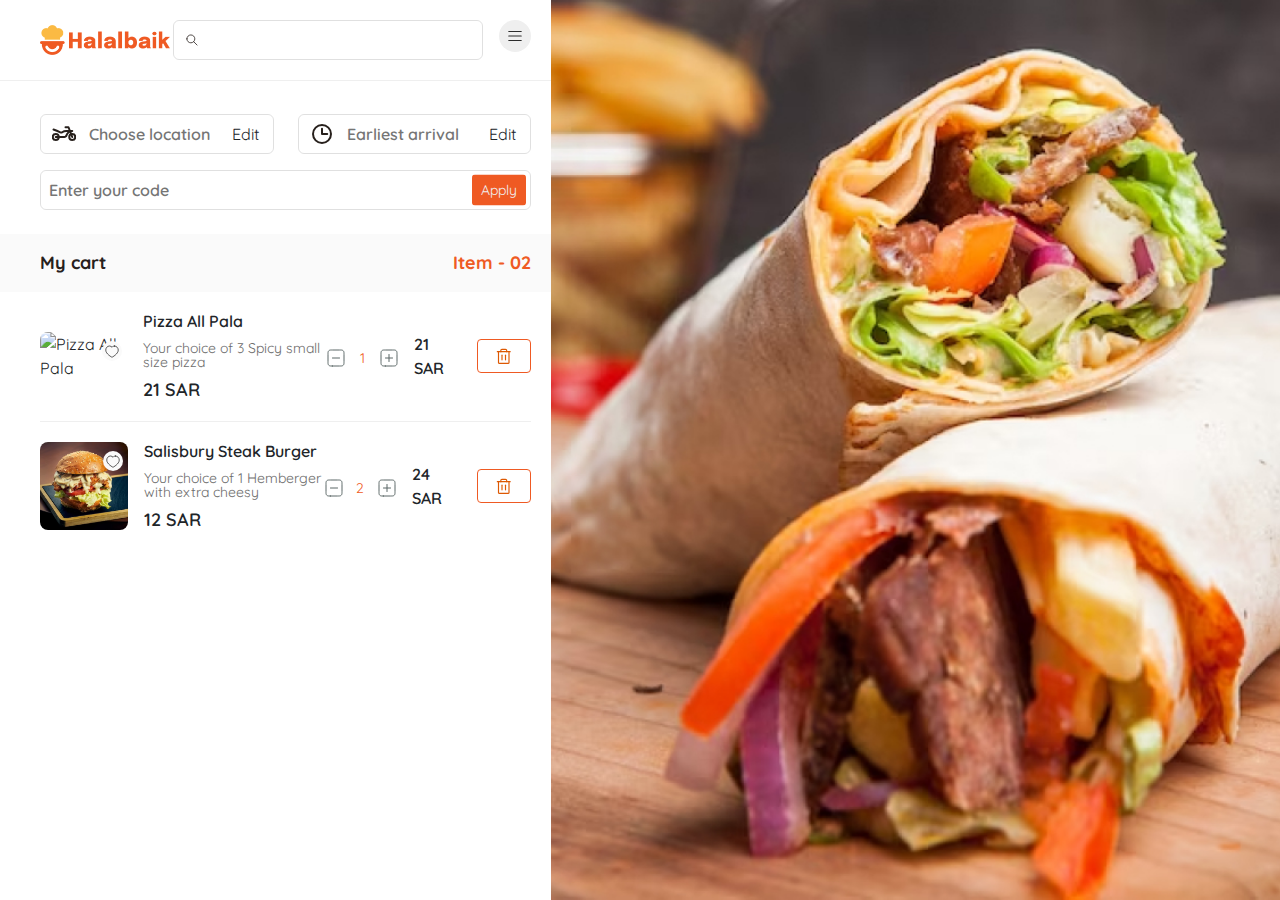
==== cart.html @ a58a1581 "Initial commit" ====
<!DOCTYPE html>
<html lang="en">
<head>
    <meta charset="UTF-8">
    <meta name="viewport" content="width=device-width, initial-scale=1.0">
    <link rel="shortcut icon" href="./assets/img/fav-icon.png" type="image/x-icon">
    <title>My Cart Items - Halalbaik</title>

    <link rel="stylesheet" href="./assets/lib/bootstrap/css/bootstrap.min.css">
    <link rel="stylesheet" href="./assets/lib/fontawesome/css/all.min.css">
    <link rel="stylesheet" href="./assets/css/style.css">

</head>
<body>
    
    <main>
        <div class="d-flex">
            <div class="col-left pe-0" >
                <div class="main-left-side-area ">
                    <header class="header bb">
                        <div class="container-min">
                            <div class="d-flex align-items-center justify-content-between">
                                <div class="logo">
                                    <a href="index.html">
                                        <img src="./assets/img/logo.png" alt="Halalbaik">
                                    </a>
                                </div>
                                <div class="search-menu d-flex">
                                    <div class="search-box">
                                        <img src="./assets/img/icons/search.svg" alt="Search Icon">
                                        <input type="text" class="input">
                                    </div>
                                    <div class="menu ps-3">
                                        <img src="./assets/img/icons/menu-button.svg" class="default-menu-image" alt="Menu Button">
                                        <img src="./assets/img/icons/menu-button-close.svg" class="active-menu-image d-none" alt="Menu Button">

                                        <div class="menus">
                                            <ul class="menu-items">
                                                <li class="mb-3 pb-3 bb">
                                                    <a href="index.html" class="text-decoration-none fw-bold color-b hover-color-a transition-ease-3s">Home</a>
                                                </li>
                                                <!-- <li class="mb-3 pb-3 bb">
                                                    <a href="./cart.html" class="text-decoration-none fw-bold color-b hover-color-a transition-ease-3s color-a-active">My Cart <span class="badge rounded-pill bg-base-1 color-a py-2 px-3 ms-3">02</span></a>
                                                </li>
                                                <li class="mb-3 pb-3 bb">
                                                    <a href="./orders.html" class="text-decoration-none fw-bold color-b hover-color-a transition-ease-3s ">My Order  <span class="badge rounded-pill bg-base-1 color-a py-2 px-3 ms-3">03</span></a>
                                                </li> -->
                                                <li class="mb-3 pb-3 bb">
                                                    <a href="./favourite.html" class="text-decoration-none fw-bold color-b hover-color-a transition-ease-3s">Favourites</a>
                                                </li>
                                                <li class="mb-3 pb-3 bb">
                                                    <a href="./about.html" class="text-decoration-none fw-bold color-b hover-color-a transition-ease-3s">About</a>
                                                </li>
                                                <li class="mb-3 pb-3 bb">
                                                    <a href="./reservation.html" class="text-decoration-none fw-bold color-b hover-color-a transition-ease-3s">Reservation</a>
                                                </li>
                                                <li class="mb-3 pb-3 bb">
                                                    <a href="contact.html" class="text-decoration-none fw-bold color-b hover-color-a transition-ease-3s">Contact</a>
                                                </li>
                                                <li class="mb-3 pb-3">
                                                    <a href="./login.html" class="text-decoration-none fw-bold color-b hover-color-a transition-ease-3s">Login</a>
                                                </li>
                                            </ul>
                                        </div>

                                    </div>
                                </div>
                            </div>
                        </div>
                    </header>

                    <section class="menu-categories-section">
                        <div class="container-min">
                            <div class="row py-4">
                                <div class="col-md-6 mb-3">
                                    <div class="position-relative has-input-icon input-edit-option">
                                        <img src="./assets/img/icons/cycle.svg" alt="Sycle Icon">
                                        <input type="text" class="input fw-semibold ps-5" placeholder="Choose location">
                                        <span class="input-right-item position-absolute text">Edit</span>
                                    </div>
                                </div>
                                <div class="col-md-6 mb-3">
                                    <div class="position-relative has-input-icon input-edit-option">
                                        <img src="./assets/img/icons/clock.svg" alt="Sycle Icon">
                                        <input type="text" class="input fw-semibold ps-5" placeholder="Earliest arrival">
                                        <span class="input-right-item position-absolute text">Edit</span>
                                    </div>
                                </div>
                                <div class="col-md-12">
                                    <div class="position-relative input-edit-option">
                                        <input type="text" class="input fw-semibold px-2 " placeholder="Enter your code">
                                        <button class="btn bg-a color-base-1 position-absolute btn-sm input-right-item">Apply</button>
                                    </div>
                                </div>
                            </div>
                        </div>
                    </section>
                    <section class="food-menu-section">
                        <div class="menu-header">
                            <div class="container-min d-flex justify-content-between align-items-center">
                                <p class="color-b">My cart</p>
                                <p class="color-a">Item - 02</p>
                            </div>
                            
                        </div>
                    </section>
                    <section class="menu-items-food">
                        <div class="container-min">
                            <div class="food-items-container">
                                
                                <div class="single-food d-flex align-items-center justify-content-between">
                                    <div class="food-left-side d-flex align-items-center">
                                        <div class="food-img">
                                            <img src="./assets/img/foods/pizza-all-pala.png" alt="Pizza All Pala">
                                            <div class="favoutite-icons-container">
                                                <img src="./assets/img/icons/heart-icon.svg" class="favourite-icon active-icon" alt="Favourite Icon">
                                                <img src="./assets/img/icons/heart-active.svg" class="favourite-icon d-none" alt="Favourite Icon">
                                            </div>
                                        </div>
                                        <div class="ms-3">
                                            <h4>Pizza All Pala</h4>
                                            <p>Your choice of 3 Spicy small size pizza</p>
                                            <h3>21 SAR</h3>
                                        </div>
                                    </div>
                                    <div class="food-action-side d-flex align-items-center">
                                        <div class="wrap-quantity-button d-flex align-items-center">
                                            <div id="sub" class="sub">
                                                <img src="./assets/img/icons/minus-icon-border.svg" alt="Minus Icon">
                                            </div>
                                            <input class="count color-a" type="text" id="0" value="1" min="0" max="100" />
                                            <div id="add" class="add">
                                                <img src="./assets/img/icons/plus-icon-border.svg" alt="Plus Icon">
                                            </div>
                                        </div>
                                        <div class="ms-3 font-18 fw-semibold">
                                            21 SAR
                                        </div>
                                        <div class="add-to-cart">
                                            <button class="cart-add button button-a d-flex align-items-center justify-content-center py-2 has-img-hover-reverse">
                                                <img src="./assets/img/icons/delete.svg" alt="Delete Icon">
                                                <img src="./assets/img/icons/delete-white.svg" class="delete-white-icon d-none" alt="Delete Icon">
                                            </button>
                                        </div>
                                    </div>
                                </div>

                                <div class="single-food d-flex align-items-center justify-content-between">
                                    <div class="food-left-side d-flex align-items-center">
                                        <div class="food-img">
                                            <img src="./assets/img/foods/salisbury-stack-burger.png" alt="salisbury-stack-burger">
                                            <div class="favoutite-icons-container">
                                                <img src="./assets/img/icons/heart-icon.svg" class="favourite-icon" alt="Favourite Icon">
                                                <img src="./assets/img/icons/heart-active.svg" class="favourite-icon active-icon d-none" alt="Favourite Icon">
                                            </div>
                                        </div>
                                        <div class="ms-3">
                                            <h4>Salisbury Steak Burger</h4>
                                            <p>Your choice of 1 Hemberger with extra cheesy</p>
                                            <h3>12 SAR</h3>
                                        </div>
                                    </div>
                                    
                                    <div class="food-action-side d-flex align-items-center">
                                        <div class="wrap-quantity-button d-flex align-items-center">
                                            <div id="sub" class="sub">
                                                <img src="./assets/img/icons/minus-icon-border.svg" alt="Minus Icon">
                                            </div>
                                            <input class="count color-a" type="text" id="0" value="2" min="0" max="100" />
                                            <div id="add" class="add">
                                                <img src="./assets/img/icons/plus-icon-border.svg" alt="Plus Icon">
                                            </div>
                                        </div>
                                        <div class="ms-3 font-18 fw-semibold">
                                            24 SAR
                                        </div>
                                        <div class="add-to-cart">
                                            <button class="cart-add button button-a d-flex align-items-center justify-content-center py-2 has-img-hover-reverse">
                                                <img src="./assets/img/icons/delete.svg" alt="Delete Icon">
                                                <img src="./assets/img/icons/delete-white.svg" class="delete-white-icon d-none" alt="Delete Icon">
                                            </button>
                                        </div>
                                    </div>
                                </div>

                            </div>
                        </div>
                    </section>

                    <section class="footer-buttons">
                        <div class="container-min">
                            <button class="button button-a-reverse full-width d-flex justify-content-between">
                                <span class="badge py-2 px-3 op-10p">2</span>
                                <span>Review Order</span>
                                <span>45 SAR</span>
                            </button>
                        </div>
                    </section>

                </div>
            </div>
            <div class="col-right">
                <div class="main-right-side-area">
                    <div class="right-area-dynamic-image"></div>
                </div>
            </div>
        </div>
    </main>

   


</body>

<script src="./assets/lib/jquery/jquery.min.js"></script>
<script src="./assets/js/app.js"></script>


</html>
---- assets/css/style.css ----
@import url('https://fonts.googleapis.com/css2?family=Quicksand:wght@300;400;500;600;700&display=swap');
*,p{
    margin: 0;
    padding: 0;
}
ul,ol{
    list-style: none;
}




/* ``````````````````````````````````````````````
Root Elements
``````````````````````````````````````````````` */
:root{
    --color-a: #EF5A23;
    --color-b: #27201C;
    --color-base-1: #efefef;
    --color-base-2: #F7F7F7;
    --color-paragraph: #5B6766;
    --color-paragraph-2: #fafafa;
}

/* Colors */

.color-a{
    color: var(--color-a);
}
.color-b{
    color: var(--color-b);
}
.color-base-1{
    color: var(--color-base-1);
}
.hover-color-a:hover , .color-a-active{
    color: var(--color-a);
}
.hover-color-b:hover , .color-b-active{
    color: var(--color-b);
}

.color-paragraph{
    color: var(--color-paragraph);
}
.color-paragraph-2{
    color: var(--color-paragraph-2);
}

/* Backgrounds */
.bg-a{
    background: var(--color-a);
}
.bg-base-1{
    background: var(--color-base-1);
}
.bg-base-2{
    background: var(--color-base-2);
}

.fw-semibold{
    font-weight: 600;
}


/* ``````````````````````````````````````````````
Reusable Componant 
``````````````````````````````````````````````` */
.spacer-top{
    content: '';
    padding-top: 80px;
}
body{
    font-family: 'Quicksand', sans-serif;
}
.container-min{
    width: 100%;
    padding-left: 40px;
    padding-right: 20px;
}

.input {
    height: 40px;
    width: 100%;
    border-radius: 6px;
    border: 1px solid rgba(0, 0, 0, 0.12);
    padding-left: 10px;
    background: transparent;
}
.border-00{
    border: none;
}
.bb{
    border-bottom: .5px solid var(--color-base-1);
}
.reservation-form-container .input:focus{
    outline: none;
}
.reservation-form-container textarea.input , .reservation-form-container .input {
    border-radius: 0;
}
.reservation-form-container textarea.input {
    height: unset;
}

.transition-ease-3s{
    transition: .3s ease;
}
.cursor-pointer{
    cursor: pointer;
}
.button{
    padding: 6px 18px;
    border: none;
    border-radius: 4px;
    outline: none;
    transition: ease .3s;
}
.link_button{
    border: 0.5px solid var(--color-paragraph);
    font-size: 14px;
    padding: 9px;
    border-radius: 6px;
    width: 100%;
}
.button img{
    width: 16px;
}
.has-img-hover-reverse:hover img{
    display: none;
}
.has-img-hover-reverse:hover img.delete-white-icon{
    display: block !important;
}
.full-width{
    width: 100%;
}
.button-a{
    border: 1px solid var(--color-a);
    color: var(--color-a);
    background: transparent;
}
.button-a:hover{
    background: var(--color-a);
    color: #fafafa;
}
.button-a-reverse{
    color: #fafafa;
    background: var(--color-a);
}
.order-method-tab.active{
    color: #fafafa !important;
    background: var(--color-a) !important;
}
.button-a-reverse:hover{
    background: var(--color-b);
}
.food-items-container {
    padding-bottom: 80px;
}

.op-10p{
    background: rgba(0, 0, 0, 0.10);
}
.fs-18{
    font-size: 18px;
}


/* ``````````````````````````````````````````````
Main Content Wrapper
``````````````````````````````````````````````` */

main {
    width: 100%;
    overflow-x: hidden;
    /* overflow-y: scroll; */
}
.col-left{
    width: 43.06%;
}
.col-right{
    width: 56.94%;
}


/* ``````````````````````````````````````````````
Left Area feDiffuseLighting
``````````````````````````````````````````````` */
.header{
    padding: 20px 0px;
    transition: .3s ease-in-out;
    position: fixed; 
    width: 43.06%;
    background: white;
    z-index: 999;
}
.header.hidden_top{
    top: -200px;
}
.header.fixed_top{
    top: 0;
}
.logo img{
    width: 130px;
}

.search-box {
    position: relative;
}

.search-box img , .has-input-icon img {
    position: absolute;
    left: 12px;
    top: 50%;
    transform: translateY(-50%);
}
.search-box input{
    width: 310px;
}
.menu-items{
    padding-left: 42px;
}
.menu{
    cursor: pointer;
}
.menus {
    position: absolute;
    top: 81px;
    background: var(--color-base-2);
    width: 100%;
    height: 100vh;
    padding-top: 30px;
    padding-right: 30px;
    left: -700px;
    transition: .3s ease-in-out;
}
.menus.open{
    left: 0px
}

/* Menu Category Section
================================= */
.menu-category-container{
    padding: 30px 20px;
    display: flex;
    gap: 40px;
}
.single-category {
    text-align: center;
    cursor: pointer;
    transition: ease .3s;
}
.single-category img{
    width: 48px;
    height: 48px;
    border-radius: 100%;
}
.single-category p{
    margin-top: 12px;
    color: #5B6766;
}

.single-category:hover p, .single-category.active-category p{
    color: var(--color-a);
}
.single-category:hover img, .single-category.active-category img{
    border: 2px solid var(--color-a)
}
.menu-header{
    padding: 20px 0px;
    background: #fafafa;
}
.menu-header p{
    font-size: 18px;
    font-weight: 700;
    line-height: 100%;
}
section.menu-categories-section {
    padding-top: 90px;
}

.food-left-side{
    width: 294px;
}
.single-food{
    padding: 20px 0px;
    border-bottom: 1px solid var(--color-base-1);
    cursor: pointer;
}
.food-img img {
    width: 88px;
    height: 88px;
    border-radius: 8px;
}
.favoutite-icons-container img{
    width: 20px;
}
.single-food:last-child{
    border-bottom: none;
}
.single-food h4{
    font-size: 16px;
    font-weight: 600;
    margin: 0;
}
.single-food h3{
    font-size: 18px;
    font-weight: 600;
    margin: 0;
}
.single-food p{
    color: #6D6C6C;
    font-size: 14px;
    font-weight: 400;
    line-height: 100%; /* 14px */
    margin: 10px 0px;
}
.wrap-quantity-button{
    display: flex;
    /* align-items: ; */
}
.wrap-quantity-button .count{
    border: none;
    width: 35px;
    text-align: center;
    align-items: center;
    font-size: 14px;
    margin-top: 4px;
    height: 16px;
}
.wrap-quantity-button .count:focus{
    outline: none;
}
.sub,.add {
    cursor: pointer;
}
.cart-add{
    font-size: 14px;
    margin-left: 20px;
}
.food-img {
    position: relative;
}
.favourite-icon {
    position: absolute;
    right: 5px;
    top: -25px;
    cursor: pointer;
}

.favoutite-icons-container:hover .favourite-icon.active-icon{
    display: block !important;
}

.main-left-side-area {
    position: relative;
}

.footer-buttons{
    padding: 20px 0px;
    box-shadow: 1px 17px 20px 3px #0000009e;
    position: fixed;
    bottom: -50%;
    z-index: 9999;
    width: 43.05%;
    background: #fff;
    transition: .3s ease-in-out;
}
.footer-buttons.show{
    bottom: 0;
}
.font-60{
    font-size: 60px;
}


/* Modal Setup */
body.hasOverly {
    position: relative;
    overflow: hidden;
}

body.hasOverly::before {
    position: fixed;
    height: 100vh;
    width: 100%;
    background: #000;
    opacity: .5;
    content: '';
    transition: .3s ease;
    z-index: 9999;
}
.modal{
    width: 43.05%;
    z-index: 999999;
}
.modal-backdrop{
    z-index: 99999;
}

.w-50p{
    width: 50%;
}

/* ``````````````````````````````````````````````
Right Area feDiffuseLighting
``````````````````````````````````````````````` */

.main-right-side-area{
    
    width: 56.94%;
    height: 100vh;
    background-color: gray;
    overflow-y: hidden;
    position: fixed;
    left: 43.05%;
    object-fit: fill;
    z-index: 999;
}
.right-area-dynamic-image{
    height: 100vh;
    background: url(../img/main-right-image.jpg) ;
    background-repeat: no-repeat !important;
    background-position: top center !important;
    background-size: cover !important;
}

.input-right-item{
    top: 50%;
    right: 5px;
    transform: translateY(-50%);
}
.input-right-item.text{
    right: 15px;
}

.has-right-items-overly{
    left: 43.05%;
    bottom: 10px;
    z-index: 9999;
    padding: 30px 50px;
}
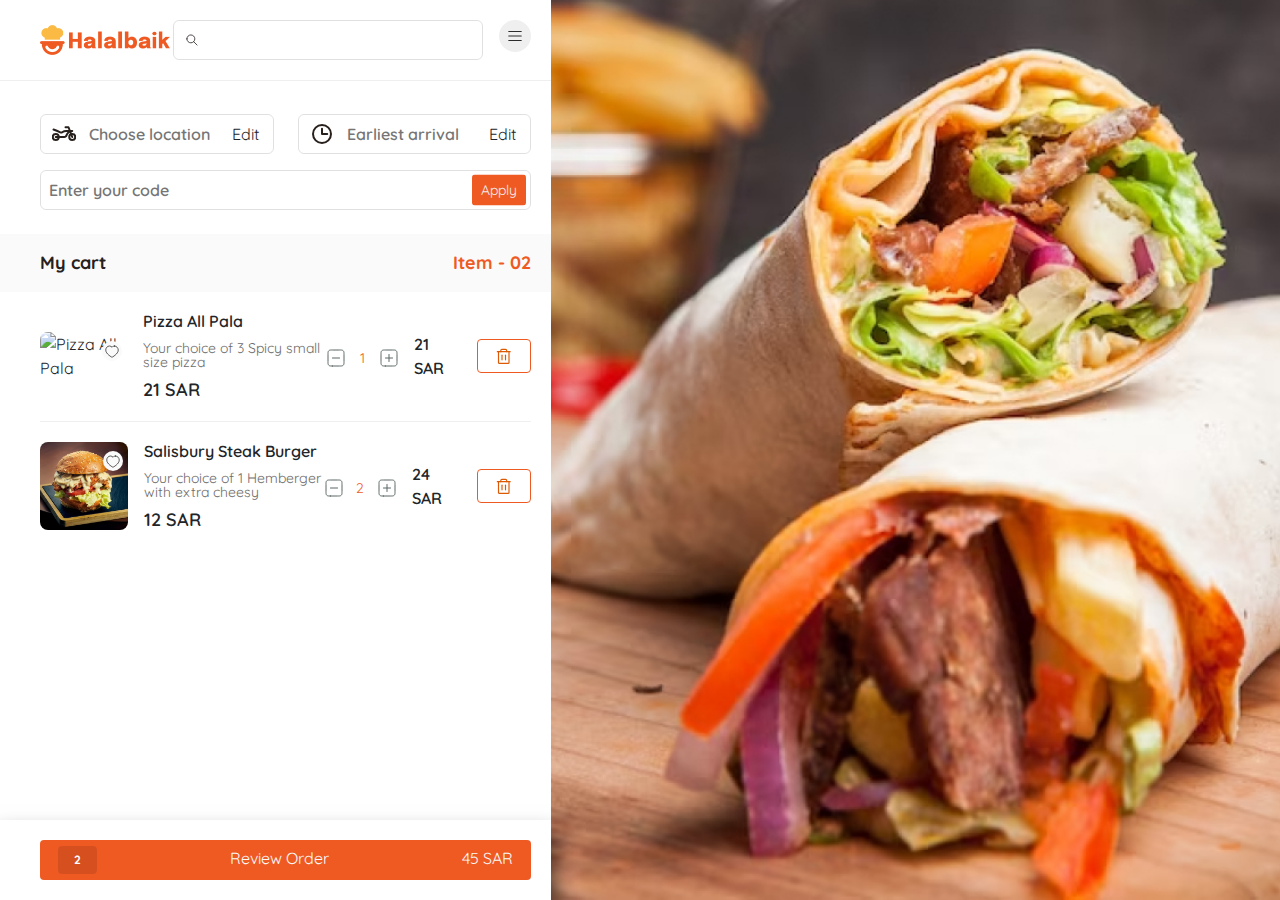
==== commit 6601e2b4: "Delivery and Pickup Option Done, Responsive Done" ====
--- a/cart.html
+++ b/cart.html
@@ -8,6 +8,7 @@
 
     <link rel="stylesheet" href="./assets/lib/bootstrap/css/bootstrap.min.css">
     <link rel="stylesheet" href="./assets/lib/fontawesome/css/all.min.css">
+    <link rel="stylesheet" href="./assets/lib/timepicker/timepicker.css">
     <link rel="stylesheet" href="./assets/css/style.css">
 
 </head>
@@ -187,15 +188,513 @@
                         </div>
                     </section>
 
-                    <section class="footer-buttons">
+                    <section class="footer-buttons bottom-0">
                         <div class="container-min">
-                            <button class="button button-a-reverse full-width d-flex justify-content-between">
+                            <button class="button button-a-reverse full-width d-flex justify-content-between" data-bs-toggle="modal" data-bs-target="#exampleModal">
                                 <span class="badge py-2 px-3 op-10p">2</span>
                                 <span>Review Order</span>
                                 <span>45 SAR</span>
                             </button>
                         </div>
                     </section>
+
+                    <!-- Modal -->
+                    <div class="modal fade open" id="exampleModal" tabindex="-1" aria-labelledby="exampleModalLabel" aria-hidden="true">
+                        <div class="modal-dialog modal-dialog-centered">
+                            <div class="modal-content">
+                                <div class="modal-header justify-content-end border-0">
+                                    <div class="text-end">
+                                        <a href="javascript:void(0)" data-bs-dismiss="modal" aria-label="Close"><i class="fa fa-times p-2 rounded-pill color-b hover-color-a"></i></a>
+                                    </div>
+                                </div>
+                                <div class="modal-body pt-0 main-order-modal">
+                                    <ul class="nav nav-pills mb-3" id="pills-tab" role="tablist">
+                                        <li class="nav-item w-50p" role="presentation">
+                                          <button class="py-3 nav-link order-method-tab full-width active color-b fw-semibold hover-color-a" id="pills-delivery-tab" data-bs-toggle="pill" data-bs-target="#pills-delivery" type="button" role="tab" aria-controls="pills-delivery" aria-selected="true">Delivery</button>
+                                        </li>
+                                        <li class="w-50p " role="presentation">
+                                          <button class="py-3 nav-link order-method-tab full-width color-b fw-semibold hover-color-a" id="pills-pickup-tab" data-bs-toggle="pill" data-bs-target="#pills-pickup" type="button" role="tab" aria-controls="pills-pickup" aria-selected="false">Pickup</button>
+                                        </li>
+                                    </ul>
+
+                                    <div class="tab-content" id="pills-tabContent">
+
+                                        <div class="tab-pane fade show active" id="pills-delivery" role="tabpanel" aria-labelledby="pills-delivery-tab" tabindex="0">
+                                            
+                                            <div class="step active">
+                                                <div class="accordion accordion-flush" id="accordionFlushExample">
+                                                    <div class="accordion-item">
+                                                      <h2 class="accordion-header" id="flush-headingOne">
+                                                        <button class="accordion-button fw-bold" type="button" data-bs-toggle="collapse" data-bs-target="#flush-collapseOne" aria-expanded="false" aria-controls="flush-collapseOne">
+                                                          Makkah
+                                                        </button>
+                                                      </h2>
+                                                      <div id="flush-collapseOne" class="accordion-collapse collapse show" aria-labelledby="flush-headingOne" data-bs-parent="#accordionFlushExample">
+                                                        <div class="accordion-body">
+                                                            <ul class="m-0 p-0">
+                                                                <li class="has-mb-10 d-flex align-items-center">
+                                                                    <label class="places-radios position-relative cursor-pointer" for="Jarwal">
+                                                                        <input type="radio" name="place_addr" class="d-none" id="Jarwal" checked>
+                                                                        <span class="checkmark"></span>Jarwal
+                                                                    </label>
+                                                                </li>
+                                                                
+                                                                <li class="has-mb-10 d-flex align-items-center">
+                                                                    <label class="places-radios position-relative cursor-pointer" for="Al_Qarah">
+                                                                        <input type="radio" name="place_addr" class="d-none" id="Al_Qarah" required>
+                                                                        <span class="checkmark"></span>Al Qarah
+                                                                    </label>
+                                                                </li>
+                                                                
+                                                                <li class="has-mb-10 d-flex align-items-center">
+                                                                    <label class="places-radios position-relative cursor-pointer" for="Al_Mahakim">
+                                                                        <input type="radio" name="place_addr" class="d-none" id="Al_Mahakim" required>
+                                                                        <span class="checkmark"></span>Al Mahakim
+                                                                    </label>
+                                                                </li>
+                
+                                                                <li class="has-mb-10 d-flex align-items-center">
+                                                                    <label class="places-radios position-relative cursor-pointer" for="At_Tandabawi">
+                                                                        <input type="radio" name="place_addr" class="d-none" id="At_Tandabawi" required>
+                                                                        <span class="checkmark"></span>At Tandabawi
+                                                                    </label>
+                                                                </li>
+                                                            </ul>
+                                                        </div>
+                                                      </div>
+                                                    </div>
+    
+                                                    <div class="accordion-item">
+                                                      <h2 class="accordion-header" id="flush-headingTwo">
+                                                        <button class="accordion-button collapsed fw-bold" type="button" data-bs-toggle="collapse" data-bs-target="#flush-collapseTwo" aria-expanded="false" aria-controls="flush-collapseTwo">
+                                                          Madinah
+                                                        </button>
+                                                      </h2>
+                                                      <div id="flush-collapseTwo" class="accordion-collapse collapse" aria-labelledby="flush-headingTwo" data-bs-parent="#accordionFlushExample">
+                                                        <div class="accordion-body">
+                                                           
+                                                                <ul class="m-0 p-0">
+                                                                    <li class="has-mb-10 d-flex align-items-center">
+                                                                        <label class="places-radios position-relative cursor-pointer" for="Al_Rayah">
+                                                                            <input type="radio" name="place_addr" class="d-none" id="Al_Rayah">
+                                                                            <span class="checkmark"></span>Al Rayah
+                                                                        </label>
+                                                                    </li>
+                                                                    
+                                                                    <li class="has-mb-10 d-flex align-items-center">
+                                                                        <label class="places-radios position-relative cursor-pointer" for="Qurban">
+                                                                            <input type="radio" name="place_addr" class="d-none" id="Qurban">
+                                                                            <span class="checkmark"></span>Qurban
+                                                                        </label>
+                                                                    </li>
+                                                                    
+                                                                    <li class="has-mb-10 d-flex align-items-center">
+                                                                        <label class="places-radios position-relative cursor-pointer" for="As_Sih">
+                                                                            <input type="radio" name="place_addr" class="d-none" id="As_Sih">
+                                                                            <span class="checkmark"></span>As Sih
+                                                                        </label>
+                                                                    </li>
+    
+                                                                    <li class="has-mb-10 d-flex align-items-center">
+                                                                        <label class="places-radios position-relative cursor-pointer" for="Al_Amidah">
+                                                                            <input type="radio" name="place_addr" class="d-none" id="Al_Amidah">
+                                                                            <span class="checkmark"></span>Al Amidah
+                                                                        </label>
+                                                                    </li>
+                                                                </ul>
+                                                        </div>
+                                                      </div>
+                                                    </div>
+                                                </div>
+                                            </div>
+                                            
+                                            <div class="step">
+                                                <div class="row">
+                                                    <div class="col-lg-6 mb-3">
+                                                        <input type="text" placeholder="Makkah" class="input border-00 border-2 bb rounded-0" >
+                                                    </div>
+                                                    <div class="col-lg-6 mb-3">
+                                                        <input type="text" placeholder="Al Qarah" class="input border-00 border-2 bb rounded-0" >
+                                                    </div>
+                                                    <div class="col-lg-6 mb-3">
+                                                        <input type="text" placeholder="Block" class="input border-00 border-2 bb rounded-0" >
+                                                    </div>
+                                                    <div class="col-lg-6 mb-3">
+                                                        <input type="text" placeholder="House" class="input border-00 border-2 bb rounded-0" >
+                                                    </div>
+                                                    <div class="col-lg-6 mb-3">
+                                                        <input type="text" placeholder="Avenue" class="input border-00 border-2 bb rounded-0" >
+                                                    </div>
+                                                    <div class="col-lg-6 mb-4">
+                                                        <input type="text" placeholder="Zip code" class="input border-00 border-2 bb rounded-0" >
+                                                    </div>
+                                                    <div class="col-lg-12 mb-4">
+                                                        <input type="text" placeholder="Additional" class="input border-00 border-2 bb rounded-0" >
+                                                    </div>
+                                                    <div class="col-lg-12 ">
+                                                        
+                                                        <ul class="m-0 p-0 d-flex align-items-center">
+                                                            <li class="has-mb-10 d-flex align-items-center me-4">
+                                                                <label class="places-radios position-relative cursor-pointer" for="Jarwal">
+                                                                    <input type="radio" name="delivery_place" class="d-none" id="Jarwal" checked>
+                                                                    <span class="checkmark"></span>Home
+                                                                </label>
+                                                            </li>
+                                                            
+                                                            <li class="has-mb-10 d-flex align-items-center me-4">
+                                                                <label class="places-radios position-relative cursor-pointer" for="Al_Qarah">
+                                                                    <input type="radio" name="delivery_place" class="d-none" id="Al_Qarah" required>
+                                                                    <span class="checkmark"></span>Appartment
+                                                                </label>
+                                                            </li>
+                                                            
+                                                            <li class="has-mb-10 d-flex align-items-center">
+                                                                <label class="places-radios position-relative cursor-pointer" for="Al_Mahakim">
+                                                                    <input type="radio" name="delivery_place" class="d-none" id="Al_Mahakim" required>
+                                                                    <span class="checkmark"></span>Office
+                                                                </label>
+                                                            </li>
+                                                        </ul>
+
+                                                    </div>
+                                                </div>
+                                            </div>
+
+                                            <div class="step">
+                                                <div class="mb-4">
+                                                    <p class="color-b fw-semibold">Delivery time</p>
+                                                    <span class=""><img src="./assets/img/icon-png/delivery-cycle.png" width="20px" class="me-2" alt="delivery-cycle"> Deliver in about 1 hour and 15 minutes</span>
+                                                </div>
+                                                <div class="mb-4">
+                                                    <img src="./assets/img/order-location.jpg" alt="Order Location" class="full-width">
+                                                </div>
+
+                                                <div class="mb-3 d-flex justify-content-between">
+                                                    <span class="d-flex align-items-start" style="width: 240px;">
+                                                        <img src="./assets/img/icons/home.svg" width="20px" class="me-2" alt="delivery-cycle">
+                                                        <span class="fw-semibold">7903 Beir</span> Tawa, Jarwal, Makkah 24231, Saudi Arabia
+                                                    </span>
+                                                    <button  onclick="nextPrev(-1)" class="border-0 bg-trans"><img src="./assets/img/icons/pencil.svg" alt="Pencil Icon"></button>
+                                                </div>
+                                                <div class="mb-4 d-flex justify-content-between">
+                                                    <span class="d-flex align-items-center" style="width: 240px;">
+                                                        <img src="./assets/img/icons/phone.svg" width="20px" class="me-2" alt="delivery-cycle">
+                                                        <span class="fw-semibold">Karim,</span> +965452641258
+                                                    </span>
+                                                </div>
+
+                                                <div class="mb-4">
+                                                    <p class="color-b fw-semibold mb-2 bb pb-2 ">Items - <a href="cart.html" class="hover-color-a color-b">edit</a></p> 
+                                                   
+                                                    <div class="d-flex justify-content-between mb-2">
+                                                        <span><span class="color-a me-2">1X</span>Pizza All Pala</span>
+                                                        <span class="color-paragraph">21 SAR</span>
+                                                    </div>
+                                                    <div class="d-flex justify-content-between">
+                                                        <span><span class="color-a me-2">2X</span>Salisbury Steak Burger</span>
+                                                        <span class="color-paragraph">24 SAR</span>
+                                                    </div>
+                                                </div>
+
+                                                <button class="button button-a-reverse full-width" onclick="nextPrev(1)">Confirm</button>
+                                            </div>
+
+                                            <div class="step">
+
+                                                <div class="mb-4">
+                                                    <p class="color-b fw-semibold mb-2">Promotions</p>
+                                                    <div class="position-relative input-edit-option">
+                                                        <input type="text" class="input fw-semibold px-2 " placeholder="Enter your code">
+                                                        <button class="btn bg-a color-base-1 position-absolute btn-sm input-right-item">Apply</button>
+                                                    </div>
+                                                </div>
+
+                                                <div class="mb-4">
+                                                    <p class="color-b fw-semibold mb-2">Payment Method</p>
+                                                    <ul class="m-0 p-0 bb pb-4">
+                                                        <li class="has-mb-10 d-flex align-items-center justify-content-between">
+                                                            <label class="places-radios position-relative cursor-pointer" for="Cash_on_Delivery">
+                                                                <input type="radio" name="py_method" class="d-none" id="Cash_on_Delivery" checked>
+                                                                <span class="checkmark"></span>Cash on Delivery
+                                                            </label>
+                                                            <img src="./assets/img/icon-png/cash_on_delivery.jpg" width="20px" alt="Cash on Delivery">
+                                                        </li>
+                                                        
+                                                        <li class="has-mb-10 d-flex align-items-center justify-content-between">
+                                                            <label class="places-radios position-relative cursor-pointer" for="Debit_Card">
+                                                                <input type="radio" name="py_method" class="d-none" id="Debit_Card" required>
+                                                                <span class="checkmark"></span>Debit Card
+                                                            </label>
+                                                            <img src="./assets/img/icon-png/debit-card.jpg" width="20px" alt="Dabit Card">
+                                                        </li>
+                                                        
+                                                        <li class="has-mb-10 d-flex align-items-center justify-content-between">
+                                                            <label class="places-radios position-relative cursor-pointer" for="Credit_Card">
+                                                                <input type="radio" name="py_method" class="d-none" id="Credit_Card" required>
+                                                                <span class="checkmark"></span>Credit Card
+                                                            </label>
+                                                            <img src="./assets/img/icon-png/credit-card.png" width="20px" alt="Cradit Card">
+                                                        </li>
+                                                    </ul>
+                                                </div>
+
+                                                <div class="mb-4 pt-3">
+                                                    
+                                                    <div class="d-flex justify-content-between mb-2 color-paragraph">
+                                                        <span>Subtotal</span>
+                                                        <span class="color-paragraph">45 SAR</span>
+                                                    </div>
+                                                    <div class="d-flex justify-content-between color-paragraph mb-2 ">
+                                                        <span>Delivery services</span>
+                                                        <span class="color-paragraph">7 SAR</span>
+                                                    </div>
+                                                    <div class="d-flex justify-content-between">
+                                                        <span class="color-b fw-semibold">Total</span>
+                                                        <span class="color-b fw-semibold">52 SAR</span>
+                                                    </div>
+                                                </div>
+
+
+                                                <button onclick="place_order()" class="button button-a-reverse full-width">Place Order</button>
+                                            </div>
+                                            
+                                            <div class="modal-footer p-0 mt-4 border-0">
+                                                <button class="button fw-500 button-light" id="prevBtn"  onclick="nextPrev(-1)">Back</button>
+                                                <button class="button fw-500 button-a-reverse" id="nextBtn" onclick="nextPrev(1)">Next</button>
+                                            </div>
+
+                                        </div>
+                                        
+                                        <div class="tab-pane fade" id="pills-pickup" role="tabpanel" aria-labelledby="pills-pickup-tab" tabindex="0">
+                                           
+                                            <div class="accordion accordion-flush" id="accordionFlushExample2">
+
+                                                <div class="stepsPickup active">
+                                                    <div class="accordion-item">
+                                                      <h2 class="accordion-header" id="flush-headingOne">
+                                                        <button class="accordion-button fw-bold" type="button" data-bs-toggle="collapse" data-bs-target="#flush-collapseThree" aria-expanded="false" aria-controls="flush-collapseThree">
+                                                          Makkah
+                                                        </button>
+                                                      </h2>
+                                                      <div id="flush-collapseThree" class="accordion-collapse collapse show" aria-labelledby="flush-headingOne" data-bs-parent="#accordionFlushExample2">
+                                                        <div class="accordion-body">
+                                                            
+                                                                <ul class="m-0 p-0">
+                                                                    <li class="has-mb-10 d-flex align-items-center">
+                                                                        <label class="places-radios position-relative cursor-pointer" for="Jarwal">
+                                                                            <input type="radio" name="pickup_place" class="d-none" id="Jarwal" checked>
+                                                                            <span class="checkmark"></span>Jarwal
+                                                                        </label>
+                                                                    </li>
+                                                                    
+                                                                    <li class="has-mb-10 d-flex align-items-center">
+                                                                        <label class="places-radios position-relative cursor-pointer" for="Al_Qarah">
+                                                                            <input type="radio" name="pickup_place" class="d-none" id="Al_Qarah">
+                                                                            <span class="checkmark"></span>Al Qarah
+                                                                        </label>
+                                                                    </li>
+                                                                    
+                                                                    <li class="has-mb-10 d-flex align-items-center">
+                                                                        <label class="places-radios position-relative cursor-pointer" for="Al_Mahakim">
+                                                                            <input type="radio" name="pickup_place" class="d-none" id="Al_Mahakim">
+                                                                            <span class="checkmark"></span>Al Mahakim
+                                                                        </label>
+                                                                    </li>
+    
+                                                                    <li class="has-mb-10 d-flex align-items-center">
+                                                                        <label class="places-radios position-relative cursor-pointer" for="At_Tandabawi">
+                                                                            <input type="radio" name="pickup_place" class="d-none" id="At_Tandabawi">
+                                                                            <span class="checkmark"></span>At Tandabawi
+                                                                        </label>
+                                                                    </li>
+                                                                </ul>
+    
+                                                            
+                                                        </div>
+                                                      </div>
+                                                    </div>
+    
+                                                    <div class="accordion-item">
+                                                      <h2 class="accordion-header" id="flush-headingTwo">
+                                                        <button class="accordion-button collapsed fw-bold" type="button" data-bs-toggle="collapse" data-bs-target="#flush-collapseFour" aria-expanded="false" aria-controls="flush-collapseFour">
+                                                          Madinah
+                                                        </button>
+                                                      </h2>
+                                                      <div id="flush-collapseFour" class="accordion-collapse collapse" aria-labelledby="flush-headingTwo" data-bs-parent="#accordionFlushExample2">
+                                                        <div class="accordion-body">
+                                                           
+                                                                <ul class="m-0 p-0">
+                                                                    <li class="has-mb-10 d-flex align-items-center">
+                                                                        <label class="places-radios position-relative cursor-pointer" for="Al_Rayah">
+                                                                            <input type="radio" name="pickup_place" class="d-none" id="Al_Rayah">
+                                                                            <span class="checkmark"></span>Al Rayah
+                                                                        </label>
+                                                                    </li>
+                                                                    
+                                                                    <li class="has-mb-10 d-flex align-items-center">
+                                                                        <label class="places-radios position-relative cursor-pointer" for="Qurban">
+                                                                            <input type="radio" name="pickup_place" class="d-none" id="Qurban">
+                                                                            <span class="checkmark"></span>Qurban
+                                                                        </label>
+                                                                    </li>
+                                                                    
+                                                                    <li class="has-mb-10 d-flex align-items-center">
+                                                                        <label class="places-radios position-relative cursor-pointer" for="As_Sih">
+                                                                            <input type="radio" name="pickup_place" class="d-none" id="As_Sih">
+                                                                            <span class="checkmark"></span>As Sih
+                                                                        </label>
+                                                                    </li>
+    
+                                                                    <li class="has-mb-10 d-flex align-items-center">
+                                                                        <label class="places-radios position-relative cursor-pointer" for="Al_Amidah">
+                                                                            <input type="radio" name="pickup_place" class="d-none" id="Al_Amidah">
+                                                                            <span class="checkmark"></span>Al Amidah
+                                                                        </label>
+                                                                    </li>
+                                                                </ul>
+    
+                                                            
+                                                        </div>
+                                                      </div>
+                                                    </div>
+                                                </div>
+
+                                                <div class="stepsPickup">
+                                                    <div class="mb-4">
+                                                        <p class="color-b fw-semibold mb-4">Arrival time</p>
+
+                                                        <ul class="m-0 p-0 align-items-center">
+                                                            <li class="has-mb-10 d-flex align-items-center justify-content-between px-4 ">
+                                                                
+                                                                <label class="d-flex cursor-pointer" for="asap"><img src="./assets/img/icons/clock.svg" class="me-4" width="20px" alt="Clock Icon"> ASAP <br> 1h 30 min</label>
+                                                                <input type="radio" value="asap" name="pickup_time" class="custom_radio" id="asap" required>
+                                                                
+                                                            </li>
+                                                            
+                                                            <li class="has-mb-10 d-flex align-items-center justify-content-between px-4 ">
+                                                                
+                                                                <label class="d-flex cursor-pointer" for="shedule"><img src="./assets/img/icons/clock.svg" class="me-4" width="20px" alt="Clock Icon"> Schedule for later</label>
+                                                                <input type="radio" value="shedule" name="pickup_time" class="custom_radio" id="shedule" required>
+                                                                
+                                                            </li>
+                                                        </ul>
+
+                                                        <div class="px-4 timepicker_div">
+                                                            <input type="text" placeholder="Set yor Pickup time" class="mt-4 timepicker d-none input border-00 border-2 bb rounded-0 pickup_time_input" >
+                                                        </div>
+
+                                                    </div>
+                                                </div>
+
+                                                <div class="stepsPickup">
+                                                    <div class="mb-4">
+                                                        <p class="color-b fw-semibold mb-3">Pickup time</p>
+                                                        
+
+                                                        <span class="d-flex align-items-start mb-2" style="width: 240px;">
+                                                            <img src="./assets/img/icons/home.svg" width="20px" class="me-2" alt="delivery-cycle">
+                                                            <span>Pickup in <span class="fw-semibold"> 11:58 AM</span></span>
+                                                        </span>
+                                                        <span class="d-flex align-items-center" style="width: 240px;">
+                                                            <img src="./assets/img/icons/phone.svg" width="20px" class="me-2" alt="delivery-cycle">
+                                                            <span class="fw-semibold">Karim, </span> +965452641258
+                                                        </span>
+
+                                                    </div>
+                                                    <div class="mb-4">
+                                                        <img src="./assets/img/order-location.jpg" alt="Order Location" class="full-width">
+                                                    </div>
+    
+                                                    <div class="mb-4">
+                                                        <p class="color-b fw-semibold mb-2 bb pb-2 ">Items - <a href="cart.html" class="hover-color-a color-b">edit</a></p> 
+                                                       
+                                                        <div class="d-flex justify-content-between mb-2">
+                                                            <span><span class="color-a me-2">1X</span>Pizza All Pala</span>
+                                                            <span class="color-paragraph">21 SAR</span>
+                                                        </div>
+                                                        <div class="d-flex justify-content-between">
+                                                            <span><span class="color-a me-2">2X</span>Salisbury Steak Burger</span>
+                                                            <span class="color-paragraph">24 SAR</span>
+                                                        </div>
+                                                    </div>
+    
+                                                    <button class="button button-a-reverse full-width" onclick="nextPrevpickup(1)">Confirm</button>
+                                                </div>
+
+                                                <div class="stepsPickup">
+                                                    <div class="mb-4">
+                                                        <p class="color-b fw-semibold mb-2">Promotions</p>
+                                                        <div class="position-relative input-edit-option">
+                                                            <input type="text" class="input fw-semibold px-2 " placeholder="Enter your code">
+                                                            <button class="btn bg-a color-base-1 position-absolute btn-sm input-right-item">Apply</button>
+                                                        </div>
+                                                    </div>
+    
+                                                    <div class="mb-4">
+                                                        <p class="color-b fw-semibold mb-2">Payment Method</p>
+                                                        <ul class="m-0 p-0 bb pb-4">
+                                                            <li class="has-mb-10 d-flex align-items-center justify-content-between">
+                                                                <label class="places-radios position-relative cursor-pointer" for="Cash_on_Delivery">
+                                                                    <input type="radio" name="py_method" class="d-none" id="Cash_on_Delivery" checked>
+                                                                    <span class="checkmark"></span>Cash on Delivery
+                                                                </label>
+                                                                <img src="./assets/img/icon-png/cash_on_delivery.jpg" width="20px" alt="Cash on Delivery">
+                                                            </li>
+                                                            
+                                                            <li class="has-mb-10 d-flex align-items-center justify-content-between">
+                                                                <label class="places-radios position-relative cursor-pointer" for="Debit_Card">
+                                                                    <input type="radio" name="py_method" class="d-none" id="Debit_Card" required>
+                                                                    <span class="checkmark"></span>Debit Card
+                                                                </label>
+                                                                <img src="./assets/img/icon-png/debit-card.jpg" width="20px" alt="Dabit Card">
+                                                            </li>
+                                                            
+                                                            <li class="has-mb-10 d-flex align-items-center justify-content-between">
+                                                                <label class="places-radios position-relative cursor-pointer" for="Credit_Card">
+                                                                    <input type="radio" name="py_method" class="d-none" id="Credit_Card" required>
+                                                                    <span class="checkmark"></span>Credit Card
+                                                                </label>
+                                                                <img src="./assets/img/icon-png/credit-card.png" width="20px" alt="Cradit Card">
+                                                            </li>
+                                                        </ul>
+                                                    </div>
+    
+                                                    <div class="mb-4 pt-3">
+                                                        
+                                                        <div class="d-flex justify-content-between mb-2 color-paragraph">
+                                                            <span>Subtotal</span>
+                                                            <span class="color-paragraph">45 SAR</span>
+                                                        </div>
+                                                        <div class="d-flex justify-content-between color-paragraph mb-2 ">
+                                                            <span>Delivery services</span>
+                                                            <span class="color-paragraph">7 SAR</span>
+                                                        </div>
+                                                        <div class="d-flex justify-content-between">
+                                                            <span class="color-b fw-semibold">Total</span>
+                                                            <span class="color-b fw-semibold">52 SAR</span>
+                                                        </div>
+                                                    </div>
+    
+    
+                                                    <button onclick="place_order()" class="button button-a-reverse full-width">Place Order</button>
+                                                </div>
+
+                                                <div class="modal-footer p-0 mt-4 border-0">
+                                                    <button class="button fw-500 button-light" id="prevBtn2"  onclick="nextPrevpickup(-1)">Back</button>
+                                                    <button class="button fw-500 button-a-reverse" id="nextBtn2" onclick="nextPrevpickup(1)">Next</button>
+                                                </div>
+
+
+
+                                            </div>
+
+                                        </div>
+                                    </div>
+
+                                </div>
+                            </div>
+                        </div>
+                    </div>
 
                 </div>
             </div>
@@ -213,6 +712,8 @@
 </body>
 
 <script src="./assets/lib/jquery/jquery.min.js"></script>
+<script src="./assets/lib/bootstrap/js/bootstrap.bundle.js"></script>
+<script src="./assets/lib/timepicker/timepicker.js"></script>
 <script src="./assets/js/app.js"></script>
 
 
--- a/assets/lib/timepicker/timepicker.css
+++ b/assets/lib/timepicker/timepicker.css
@@ -0,0 +1,719 @@
+/*!Don't remove this!
+ * jQuery MDTimePicker v1.0 plugin
+ * 
+ * Author: Dionlee Uy
+ * Email: dionleeuy@gmail.com
+ *
+ * Date: Tuesday, August 28 2017
+ */
+@import url(https://fonts.googleapis.com/css?family=Roboto);
+.mdtp__wrapper,
+body[mdtimepicker-display="on"] {
+  overflow: hidden;
+}
+.mdtimepicker {
+  position: fixed;
+  top: 0;
+  left: 0;
+  right: 0;
+  bottom: 0;
+  font-family: Roboto, sans-serif;
+  font-size: 14px;
+  background-color: rgba(10, 10, 10, 0.7);
+  transition: background-color 0.28s ease;
+  z-index: 99999999999999;
+}
+.mdtimepicker.hidden {
+  display: none;
+}
+.mdtimepicker.animate {
+  background-color: transparent;
+}
+.mdtp__wrapper {
+  position: absolute;
+  display: flex;
+  flex-direction: column;
+  left: 50%;
+  bottom: 24px;
+  min-width: 280px;
+  opacity: 1;
+  user-select: none;
+  border-radius: 2px;
+  transform: translateX(-50%) scale(1);
+  box-shadow: 0 11px 15px -7px rgba(0, 0, 0, 0.2),
+    0 24px 38px 3px rgba(0, 0, 0, 0.14), 0 9px 46px 8px rgba(0, 0, 0, 0.12);
+  transition: transform 0.28s ease, opacity 0.28s ease;
+}
+.mdtp__wrapper.animate {
+  transform: translateX(-50%) scale(1.05);
+  opacity: 0;
+}
+.mdtp__time_holder {
+  display: flex;
+  flex-direction: row;
+  align-items: center;
+  justify-content: center;
+  font-size: 46px;
+  padding: 20px 24px;
+  color: rgba(255, 255, 255, 0.5);
+  text-align: center;
+  background-color: #EF5A23;
+}
+.mdtp__time_holder > span {
+  display: inline-block;
+  line-height: 48px;
+  cursor: default;
+}
+.mdtp__time_holder > span:not(.mdtp__timedots):not(.mdtp__ampm) {
+  cursor: pointer;
+  margin: 0 4px;
+}
+.mdtp__time_holder .mdtp__time_h.active,
+.mdtp__time_holder .mdtp__time_m.active {
+  color: #fafafa;
+}
+.mdtp__time_holder .mdtp__ampm {
+  font-size: 18px;
+}
+.mdtp__clock_holder {
+  position: relative;
+  padding: 20px;
+  background-color: #fff;
+}
+.mdtp__clock_holder .mdtp__clock {
+  position: relative;
+  width: 250px;
+  height: 250px;
+  margin-bottom: 20px;
+  border-radius: 50%;
+  background-color: #eee;
+}
+.mdtp__clock .mdtp__am,
+.mdtp__clock .mdtp__pm {
+  display: block;
+  position: absolute;
+  bottom: -8px;
+  width: 36px;
+  height: 36px;
+  line-height: 36px;
+  text-align: center;
+  cursor: pointer;
+  border-radius: 50%;
+  border: 1px solid rgba(0, 0, 0, 0.1);
+  background: rgba(0, 0, 0, 0.05);
+  transition: background-color 0.2s ease, color 0.2s;
+  z-index: 3;
+}
+.mdtp__clock .mdtp__am {
+  left: -8px;
+}
+.mdtp__clock .mdtp__pm {
+  right: -8px;
+}
+.mdtp__clock .mdtp__am:hover,
+.mdtp__clock .mdtp__pm:hover {
+  background-color: rgba(0, 0, 0, 0.1);
+}
+.mdtp__clock .mdtp__am.active,
+.mdtp__clock .mdtp__pm.active {
+  color: #fafafa;
+  background-color: #EF5A23;
+}
+.mdtp__clock .mdtp__clock_dot {
+  position: absolute;
+  top: 50%;
+  left: 50%;
+  transform: translate(-50%, -50%);
+  padding: 4px;
+  background-color: #EF5A23;
+  border-radius: 50%;
+}
+.mdtp__clock .mdtp__hour_holder,
+.mdtp__clock .mdtp__minute_holder {
+  position: absolute;
+  top: 0;
+  width: 100%;
+  height: 100%;
+  opacity: 1;
+  transform: scale(1);
+  transition: transform 0.35s cubic-bezier(0.4, 0, 0.2, 1), opacity 0.35s ease;
+  overflow: hidden;
+}
+.mdtp__clock .mdtp__hour_holder.animate {
+  transform: scale(1.2);
+  opacity: 0;
+}
+.mdtp__clock .mdtp__minute_holder.animate {
+  transform: scale(0.8);
+  opacity: 0;
+}
+.mdtp__clock .mdtp__hour_holder.hidden,
+.mdtp__clock .mdtp__minute_holder.hidden {
+  display: none;
+}
+.mdtp__clock .mdtp__digit {
+  position: absolute;
+  width: 50%;
+  top: 50%;
+  left: 0;
+  margin-top: -16px;
+  transform-origin: right center;
+  z-index: 1;
+}
+.mdtp__clock .mdtp__digit span {
+  display: inline-block;
+  width: 32px;
+  height: 32px;
+  line-height: 32px;
+  margin-left: 8px;
+  text-align: center;
+  border-radius: 50%;
+  cursor: pointer;
+  transition: background-color 0.28s, color 0.14s;
+}
+.mdtp__clock .mdtp__digit span:hover,
+.mdtp__digit.active span {
+  background-color: #EF5A23 !important;
+  color: #fff;
+  z-index: 2;
+}
+.mdtp__button,
+.mdtp__wrapper[data-theme="blue"] .mdtp__button {
+  color: #EF5A23;
+}
+.mdtp__digit.active:before {
+  content: "";
+  display: block;
+  position: absolute;
+  top: calc(50% - 1px);
+  right: 0;
+  height: 2px;
+  width: calc(100% - 40px);
+  background-color: #EF5A23;
+}
+.mdtp__clock .mdtp__minute_holder .mdtp__digit {
+  font-size: 13px;
+}
+.mdtp__clock .mdtp__minute_holder .mdtp__digit:not(.marker) {
+  margin-top: -6px;
+  height: 12px;
+}
+.mdtp__clock .mdtp__minute_holder .mdtp__digit:not(.marker).active:before {
+  width: calc(100% - 26px);
+}
+.mdtp__clock .mdtp__minute_holder .mdtp__digit:not(.marker) span {
+  width: 12px;
+  height: 12px;
+  line-height: 12px;
+  margin-left: 14px;
+}
+.mdtp__clock .mdtp__minute_holder .mdtp__digit.marker {
+  margin-top: -12px;
+}
+.mdtp__clock .mdtp__minute_holder .mdtp__digit.marker.active:before {
+  width: calc(100% - 34px);
+}
+.mdtp__clock .mdtp__minute_holder .mdtp__digit.marker span {
+  width: 24px;
+  height: 24px;
+  line-height: 24px;
+  margin-left: 10px;
+}
+.mdtp__digit.rotate-6 {
+  transform: rotate(6deg);
+}
+.mdtp__digit.rotate-6 span {
+  transform: rotate(-6deg);
+}
+.mdtp__digit.rotate-12 {
+  transform: rotate(12deg);
+}
+.mdtp__digit.rotate-12 span {
+  transform: rotate(-12deg);
+}
+.mdtp__digit.rotate-18 {
+  transform: rotate(18deg);
+}
+.mdtp__digit.rotate-18 span {
+  transform: rotate(-18deg);
+}
+.mdtp__digit.rotate-24 {
+  transform: rotate(24deg);
+}
+.mdtp__digit.rotate-24 span {
+  transform: rotate(-24deg);
+}
+.mdtp__digit.rotate-30 {
+  transform: rotate(30deg);
+}
+.mdtp__digit.rotate-30 span {
+  transform: rotate(-30deg);
+}
+.mdtp__digit.rotate-36 {
+  transform: rotate(36deg);
+}
+.mdtp__digit.rotate-36 span {
+  transform: rotate(-36deg);
+}
+.mdtp__digit.rotate-42 {
+  transform: rotate(42deg);
+}
+.mdtp__digit.rotate-42 span {
+  transform: rotate(-42deg);
+}
+.mdtp__digit.rotate-48 {
+  transform: rotate(48deg);
+}
+.mdtp__digit.rotate-48 span {
+  transform: rotate(-48deg);
+}
+.mdtp__digit.rotate-54 {
+  transform: rotate(54deg);
+}
+.mdtp__digit.rotate-54 span {
+  transform: rotate(-54deg);
+}
+.mdtp__digit.rotate-60 {
+  transform: rotate(60deg);
+}
+.mdtp__digit.rotate-60 span {
+  transform: rotate(-60deg);
+}
+.mdtp__digit.rotate-66 {
+  transform: rotate(66deg);
+}
+.mdtp__digit.rotate-66 span {
+  transform: rotate(-66deg);
+}
+.mdtp__digit.rotate-72 {
+  transform: rotate(72deg);
+}
+.mdtp__digit.rotate-72 span {
+  transform: rotate(-72deg);
+}
+.mdtp__digit.rotate-78 {
+  transform: rotate(78deg);
+}
+.mdtp__digit.rotate-78 span {
+  transform: rotate(-78deg);
+}
+.mdtp__digit.rotate-84 {
+  transform: rotate(84deg);
+}
+.mdtp__digit.rotate-84 span {
+  transform: rotate(-84deg);
+}
+.mdtp__digit.rotate-90 {
+  transform: rotate(90deg);
+}
+.mdtp__digit.rotate-90 span {
+  transform: rotate(-90deg);
+}
+.mdtp__digit.rotate-96 {
+  transform: rotate(96deg);
+}
+.mdtp__digit.rotate-96 span {
+  transform: rotate(-96deg);
+}
+.mdtp__digit.rotate-102 {
+  transform: rotate(102deg);
+}
+.mdtp__digit.rotate-102 span {
+  transform: rotate(-102deg);
+}
+.mdtp__digit.rotate-108 {
+  transform: rotate(108deg);
+}
+.mdtp__digit.rotate-108 span {
+  transform: rotate(-108deg);
+}
+.mdtp__digit.rotate-114 {
+  transform: rotate(114deg);
+}
+.mdtp__digit.rotate-114 span {
+  transform: rotate(-114deg);
+}
+.mdtp__digit.rotate-120 {
+  transform: rotate(120deg);
+}
+.mdtp__digit.rotate-120 span {
+  transform: rotate(-120deg);
+}
+.mdtp__digit.rotate-126 {
+  transform: rotate(126deg);
+}
+.mdtp__digit.rotate-126 span {
+  transform: rotate(-126deg);
+}
+.mdtp__digit.rotate-132 {
+  transform: rotate(132deg);
+}
+.mdtp__digit.rotate-132 span {
+  transform: rotate(-132deg);
+}
+.mdtp__digit.rotate-138 {
+  transform: rotate(138deg);
+}
+.mdtp__digit.rotate-138 span {
+  transform: rotate(-138deg);
+}
+.mdtp__digit.rotate-144 {
+  transform: rotate(144deg);
+}
+.mdtp__digit.rotate-144 span {
+  transform: rotate(-144deg);
+}
+.mdtp__digit.rotate-150 {
+  transform: rotate(150deg);
+}
+.mdtp__digit.rotate-150 span {
+  transform: rotate(-150deg);
+}
+.mdtp__digit.rotate-156 {
+  transform: rotate(156deg);
+}
+.mdtp__digit.rotate-156 span {
+  transform: rotate(-156deg);
+}
+.mdtp__digit.rotate-162 {
+  transform: rotate(162deg);
+}
+.mdtp__digit.rotate-162 span {
+  transform: rotate(-162deg);
+}
+.mdtp__digit.rotate-168 {
+  transform: rotate(168deg);
+}
+.mdtp__digit.rotate-168 span {
+  transform: rotate(-168deg);
+}
+.mdtp__digit.rotate-174 {
+  transform: rotate(174deg);
+}
+.mdtp__digit.rotate-174 span {
+  transform: rotate(-174deg);
+}
+.mdtp__digit.rotate-180 {
+  transform: rotate(180deg);
+}
+.mdtp__digit.rotate-180 span {
+  transform: rotate(-180deg);
+}
+.mdtp__digit.rotate-186 {
+  transform: rotate(186deg);
+}
+.mdtp__digit.rotate-186 span {
+  transform: rotate(-186deg);
+}
+.mdtp__digit.rotate-192 {
+  transform: rotate(192deg);
+}
+.mdtp__digit.rotate-192 span {
+  transform: rotate(-192deg);
+}
+.mdtp__digit.rotate-198 {
+  transform: rotate(198deg);
+}
+.mdtp__digit.rotate-198 span {
+  transform: rotate(-198deg);
+}
+.mdtp__digit.rotate-204 {
+  transform: rotate(204deg);
+}
+.mdtp__digit.rotate-204 span {
+  transform: rotate(-204deg);
+}
+.mdtp__digit.rotate-210 {
+  transform: rotate(210deg);
+}
+.mdtp__digit.rotate-210 span {
+  transform: rotate(-210deg);
+}
+.mdtp__digit.rotate-216 {
+  transform: rotate(216deg);
+}
+.mdtp__digit.rotate-216 span {
+  transform: rotate(-216deg);
+}
+.mdtp__digit.rotate-222 {
+  transform: rotate(222deg);
+}
+.mdtp__digit.rotate-222 span {
+  transform: rotate(-222deg);
+}
+.mdtp__digit.rotate-228 {
+  transform: rotate(228deg);
+}
+.mdtp__digit.rotate-228 span {
+  transform: rotate(-228deg);
+}
+.mdtp__digit.rotate-234 {
+  transform: rotate(234deg);
+}
+.mdtp__digit.rotate-234 span {
+  transform: rotate(-234deg);
+}
+.mdtp__digit.rotate-240 {
+  transform: rotate(240deg);
+}
+.mdtp__digit.rotate-240 span {
+  transform: rotate(-240deg);
+}
+.mdtp__digit.rotate-246 {
+  transform: rotate(246deg);
+}
+.mdtp__digit.rotate-246 span {
+  transform: rotate(-246deg);
+}
+.mdtp__digit.rotate-252 {
+  transform: rotate(252deg);
+}
+.mdtp__digit.rotate-252 span {
+  transform: rotate(-252deg);
+}
+.mdtp__digit.rotate-258 {
+  transform: rotate(258deg);
+}
+.mdtp__digit.rotate-258 span {
+  transform: rotate(-258deg);
+}
+.mdtp__digit.rotate-264 {
+  transform: rotate(264deg);
+}
+.mdtp__digit.rotate-264 span {
+  transform: rotate(-264deg);
+}
+.mdtp__digit.rotate-270 {
+  transform: rotate(270deg);
+}
+.mdtp__digit.rotate-270 span {
+  transform: rotate(-270deg);
+}
+.mdtp__digit.rotate-276 {
+  transform: rotate(276deg);
+}
+.mdtp__digit.rotate-276 span {
+  transform: rotate(-276deg);
+}
+.mdtp__digit.rotate-282 {
+  transform: rotate(282deg);
+}
+.mdtp__digit.rotate-282 span {
+  transform: rotate(-282deg);
+}
+.mdtp__digit.rotate-288 {
+  transform: rotate(288deg);
+}
+.mdtp__digit.rotate-288 span {
+  transform: rotate(-288deg);
+}
+.mdtp__digit.rotate-294 {
+  transform: rotate(294deg);
+}
+.mdtp__digit.rotate-294 span {
+  transform: rotate(-294deg);
+}
+.mdtp__digit.rotate-300 {
+  transform: rotate(300deg);
+}
+.mdtp__digit.rotate-300 span {
+  transform: rotate(-300deg);
+}
+.mdtp__digit.rotate-306 {
+  transform: rotate(306deg);
+}
+.mdtp__digit.rotate-306 span {
+  transform: rotate(-306deg);
+}
+.mdtp__digit.rotate-312 {
+  transform: rotate(312deg);
+}
+.mdtp__digit.rotate-312 span {
+  transform: rotate(-312deg);
+}
+.mdtp__digit.rotate-318 {
+  transform: rotate(318deg);
+}
+.mdtp__digit.rotate-318 span {
+  transform: rotate(-318deg);
+}
+.mdtp__digit.rotate-324 {
+  transform: rotate(324deg);
+}
+.mdtp__digit.rotate-324 span {
+  transform: rotate(-324deg);
+}
+.mdtp__digit.rotate-330 {
+  transform: rotate(330deg);
+}
+.mdtp__digit.rotate-330 span {
+  transform: rotate(-330deg);
+}
+.mdtp__digit.rotate-336 {
+  transform: rotate(336deg);
+}
+.mdtp__digit.rotate-336 span {
+  transform: rotate(-336deg);
+}
+.mdtp__digit.rotate-342 {
+  transform: rotate(342deg);
+}
+.mdtp__digit.rotate-342 span {
+  transform: rotate(-342deg);
+}
+.mdtp__digit.rotate-348 {
+  transform: rotate(348deg);
+}
+.mdtp__digit.rotate-348 span {
+  transform: rotate(-348deg);
+}
+.mdtp__digit.rotate-354 {
+  transform: rotate(354deg);
+}
+.mdtp__digit.rotate-354 span {
+  transform: rotate(-354deg);
+}
+.mdtp__digit.rotate-360 {
+  transform: rotate(360deg);
+}
+.mdtp__digit.rotate-360 span {
+  transform: rotate(-360deg);
+}
+.mdtp__buttons {
+  margin: 0 -10px -10px;
+  text-align: right;
+}
+.mdtp__button {
+  display: inline-block;
+  padding: 0 16px;
+  min-width: 50px;
+  text-align: center;
+  text-transform: uppercase;
+  line-height: 32px;
+  font-weight: 500;
+  cursor: pointer;
+}
+.mdtp__button:hover {
+  background-color: #e0e0e0;
+}
+.mdtp__wrapper[data-theme="blue"] .mdtp__clock .mdtp__am.active,
+.mdtp__wrapper[data-theme="blue"] .mdtp__clock .mdtp__clock_dot,
+.mdtp__wrapper[data-theme="blue"] .mdtp__clock .mdtp__pm.active,
+.mdtp__wrapper[data-theme="blue"] .mdtp__time_holder {
+  background-color: #EF5A23;
+}
+.mdtp__wrapper[data-theme="blue"] .mdtp__clock .mdtp__digit span:hover,
+.mdtp__wrapper[data-theme="blue"] .mdtp__digit.active span {
+  background-color: #EF5A23 !important;
+}
+.mdtp__wrapper[data-theme="blue"] .mdtp__digit.active:before {
+  background-color: #EF5A23;
+}
+.mdtp__wrapper[data-theme="red"] .mdtp__clock .mdtp__am.active,
+.mdtp__wrapper[data-theme="red"] .mdtp__clock .mdtp__clock_dot,
+.mdtp__wrapper[data-theme="red"] .mdtp__clock .mdtp__pm.active,
+.mdtp__wrapper[data-theme="red"] .mdtp__time_holder {
+  background-color: #c62828;
+}
+.mdtp__wrapper[data-theme="red"] .mdtp__clock .mdtp__digit span:hover,
+.mdtp__wrapper[data-theme="red"] .mdtp__digit.active span {
+  background-color: #c62828 !important;
+}
+.mdtp__wrapper[data-theme="red"] .mdtp__digit.active:before {
+  background-color: #c62828;
+}
+.mdtp__wrapper[data-theme="red"] .mdtp__button {
+  color: #c62828;
+}
+.mdtp__wrapper[data-theme="purple"] .mdtp__clock .mdtp__am.active,
+.mdtp__wrapper[data-theme="purple"] .mdtp__clock .mdtp__clock_dot,
+.mdtp__wrapper[data-theme="purple"] .mdtp__clock .mdtp__pm.active,
+.mdtp__wrapper[data-theme="purple"] .mdtp__time_holder {
+  background-color: #6a1b9a;
+}
+.mdtp__wrapper[data-theme="purple"] .mdtp__clock .mdtp__digit span:hover,
+.mdtp__wrapper[data-theme="purple"] .mdtp__digit.active span {
+  background-color: #6a1b9a !important;
+}
+.mdtp__wrapper[data-theme="purple"] .mdtp__digit.active:before {
+  background-color: #6a1b9a;
+}
+.mdtp__wrapper[data-theme="purple"] .mdtp__button {
+  color: #6a1b9a;
+}
+.mdtp__wrapper[data-theme="indigo"] .mdtp__clock .mdtp__am.active,
+.mdtp__wrapper[data-theme="indigo"] .mdtp__clock .mdtp__clock_dot,
+.mdtp__wrapper[data-theme="indigo"] .mdtp__clock .mdtp__pm.active,
+.mdtp__wrapper[data-theme="indigo"] .mdtp__time_holder {
+  background-color: #283593;
+}
+.mdtp__wrapper[data-theme="indigo"] .mdtp__clock .mdtp__digit span:hover,
+.mdtp__wrapper[data-theme="indigo"] .mdtp__digit.active span {
+  background-color: #283593 !important;
+}
+.mdtp__wrapper[data-theme="indigo"] .mdtp__digit.active:before {
+  background-color: #283593;
+}
+.mdtp__wrapper[data-theme="indigo"] .mdtp__button {
+  color: #283593;
+}
+.mdtp__wrapper[data-theme="teal"] .mdtp__clock .mdtp__am.active,
+.mdtp__wrapper[data-theme="teal"] .mdtp__clock .mdtp__clock_dot,
+.mdtp__wrapper[data-theme="teal"] .mdtp__clock .mdtp__pm.active,
+.mdtp__wrapper[data-theme="teal"] .mdtp__time_holder {
+  background-color: #00695c;
+}
+.mdtp__wrapper[data-theme="teal"] .mdtp__clock .mdtp__digit span:hover,
+.mdtp__wrapper[data-theme="teal"] .mdtp__digit.active span {
+  background-color: #00695c !important;
+}
+.mdtp__wrapper[data-theme="teal"] .mdtp__digit.active:before {
+  background-color: #00695c;
+}
+.mdtp__wrapper[data-theme="teal"] .mdtp__button {
+  color: #00695c;
+}
+.mdtp__wrapper[data-theme="green"] .mdtp__clock .mdtp__am.active,
+.mdtp__wrapper[data-theme="green"] .mdtp__clock .mdtp__clock_dot,
+.mdtp__wrapper[data-theme="green"] .mdtp__clock .mdtp__pm.active,
+.mdtp__wrapper[data-theme="green"] .mdtp__time_holder {
+  background-color: #2e7d32;
+}
+.mdtp__wrapper[data-theme="green"] .mdtp__clock .mdtp__digit span:hover,
+.mdtp__wrapper[data-theme="green"] .mdtp__digit.active span {
+  background-color: #2e7d32 !important;
+}
+.mdtp__wrapper[data-theme="green"] .mdtp__digit.active:before {
+  background-color: #2e7d32;
+}
+.mdtp__wrapper[data-theme="green"] .mdtp__button {
+  color: #2e7d32;
+}
+@media (max-height: 360px) {
+  .mdtp__wrapper {
+    flex-direction: row;
+    bottom: 8px;
+  }
+  .mdtp__time_holder {
+    width: 160px;
+    padding: 20px;
+  }
+  .mdtp__clock_holder {
+    padding: 16px;
+  }
+  .mdtp__clock .mdtp__am,
+  .mdtp__clock .mdtp__pm {
+    bottom: -4px;
+  }
+  .mdtp__clock .mdtp__am {
+    left: -4px;
+  }
+  .mdtp__clock .mdtp__pm {
+    right: -4px;
+  }
+}
+@media (max-height: 320px) {
+  .mdtp__wrapper {
+    bottom: 0;
+  }
+}
--- a/assets/css/style.css
+++ b/assets/css/style.css
@@ -24,7 +24,7 @@
 
 /* Colors */
 
-.color-a{
+.color-a,.active-place{
     color: var(--color-a);
 }
 .color-b{
@@ -57,11 +57,15 @@
 .bg-base-2{
     background: var(--color-base-2);
 }
-
+.bg-trans{
+    background: transparent;
+}
 .fw-semibold{
     font-weight: 600;
 }
-
+.fw-500{
+    font-weight: 500;
+}
 
 /* ``````````````````````````````````````````````
 Reusable Componant 
@@ -148,12 +152,28 @@
     color: #fafafa;
     background: var(--color-a);
 }
+.button-dark{
+    background: var(--color-b);
+    color: var(--color-base-1);
+}
+.button-dark:hover{
+    color: var(--color-b);
+    background: var(--color-base-1);
+}
 .order-method-tab.active{
     color: #fafafa !important;
     background: var(--color-a) !important;
 }
 .button-a-reverse:hover{
     background: var(--color-b);
+}
+.button-light{
+    background: var(--color-paragraph-2);
+    color: var(--color-b);
+}
+.button-light:hover{
+    background: var(--color-b);
+    color: var(--color-paragraph-2);
 }
 .food-items-container {
     padding-bottom: 80px;
@@ -402,6 +422,71 @@
 .w-50p{
     width: 50%;
 }
+.has-mb-10:not(:last-child){
+    margin-bottom: 10px;
+}
+
+
+label.places-radios {
+    padding-left: 30px;
+}
+
+/* Create a custom checkbox */
+.checkmark {
+    position: absolute;
+    top: 0;
+    left: 0;
+    height: 19px;
+    width: 19px;
+    background-color: #F4F3F3;
+    border-radius: 50%;
+
+}
+
+.places-radios:hover input ~ .checkmark {
+    background-color: var(--color-b);
+}
+
+.places-radios input:checked ~ .checkmark {
+    background-color: var(--color-a);
+}
+
+.checkmark:after {
+    content: "";
+    position: absolute;
+    display: none;
+}
+
+.places-radios input:checked ~ .checkmark:after {
+    display: block;
+}
+
+.places-radios .checkmark:after {
+    left: 7.9px;
+    top: 4px;
+    width: 4px;
+    height: 9px;
+    display: block;
+    border: solid white;
+    border-width: 0 2px 2px 0;
+    -webkit-transform: rotate(45deg);
+    -ms-transform: rotate(45deg);
+    transform: rotate(45deg);
+}
+
+input.custom_radio[type=radio] {
+    accent-color: #5B6766;
+}
+input.custom_radio[type=radio]:checked {
+    accent-color: var(--color-a);
+}
+
+
+
+.step,.stepsPickup{
+    display: none;
+}
+
 
 /* ``````````````````````````````````````````````
 Right Area feDiffuseLighting
@@ -442,3 +527,94 @@
     padding: 30px 50px;
 }
 
+@media screen and (min-width:1500px) {
+    .menus{
+        left: 1000px;
+    }
+    .menu-category-container{
+        justify-content: center;
+    }
+
+}
+@media screen and (max-width:1410px){
+    .menu-category-container {
+        padding: 30px 0px;
+        gap: 34px;
+    }
+}
+
+@media screen and (max-width:1200px){
+    .main-right-side-area,.col-right,.has-right-items-overly{
+        display: none;
+    }
+    .col-left,.header,.footer-buttons,.modal{
+        width: 100%;
+    }
+    .menus{
+        left: -100%;
+    }
+    .menu-category-container{
+        justify-content: center;
+    }
+}
+@media screen and (max-width:600px){
+    .container-min{
+        padding-left: 20px;
+    }
+    .menu-category-container {
+        overflow-x: scroll;
+    }
+    .menu-category-container{
+        justify-content: flex-start;
+    }
+    .link_button{
+        justify-content: center;
+        margin-bottom: 16px;
+    }
+    .menu-categories-section .container-min{
+        padding-left: 0px;
+        padding-right: 0px;
+
+    }
+    .single-category:first-child{
+        padding-left: 20px;
+    }
+    .single-category:last-child{
+        padding-right: 20px;
+    }
+    .search-box input {
+        width: 210px;
+    }
+    .logo img {
+        width: 115px;
+    }
+    .food-action-side {
+        flex-direction: column;
+        gap: 14px;
+    }
+    .cart-add {
+        margin-left: 0px;
+    }
+    .footer-buttons{
+        bottom: -100%;
+    }
+    .food-left-side {
+        width: 270px;
+    }
+    .reservation-form-container input, .reservation-form-container select, .reservation-form-container textarea{
+        margin-bottom: 16px;
+    }
+    section.login-form {
+        padding: 0px 20px;
+    }
+}
+@media screen and (max-width:400px){
+    .container-min{
+        padding-left: 10px;
+        padding-right: 10px;
+    }
+    .search-box input {
+        width: 180px;
+    }
+    
+}
